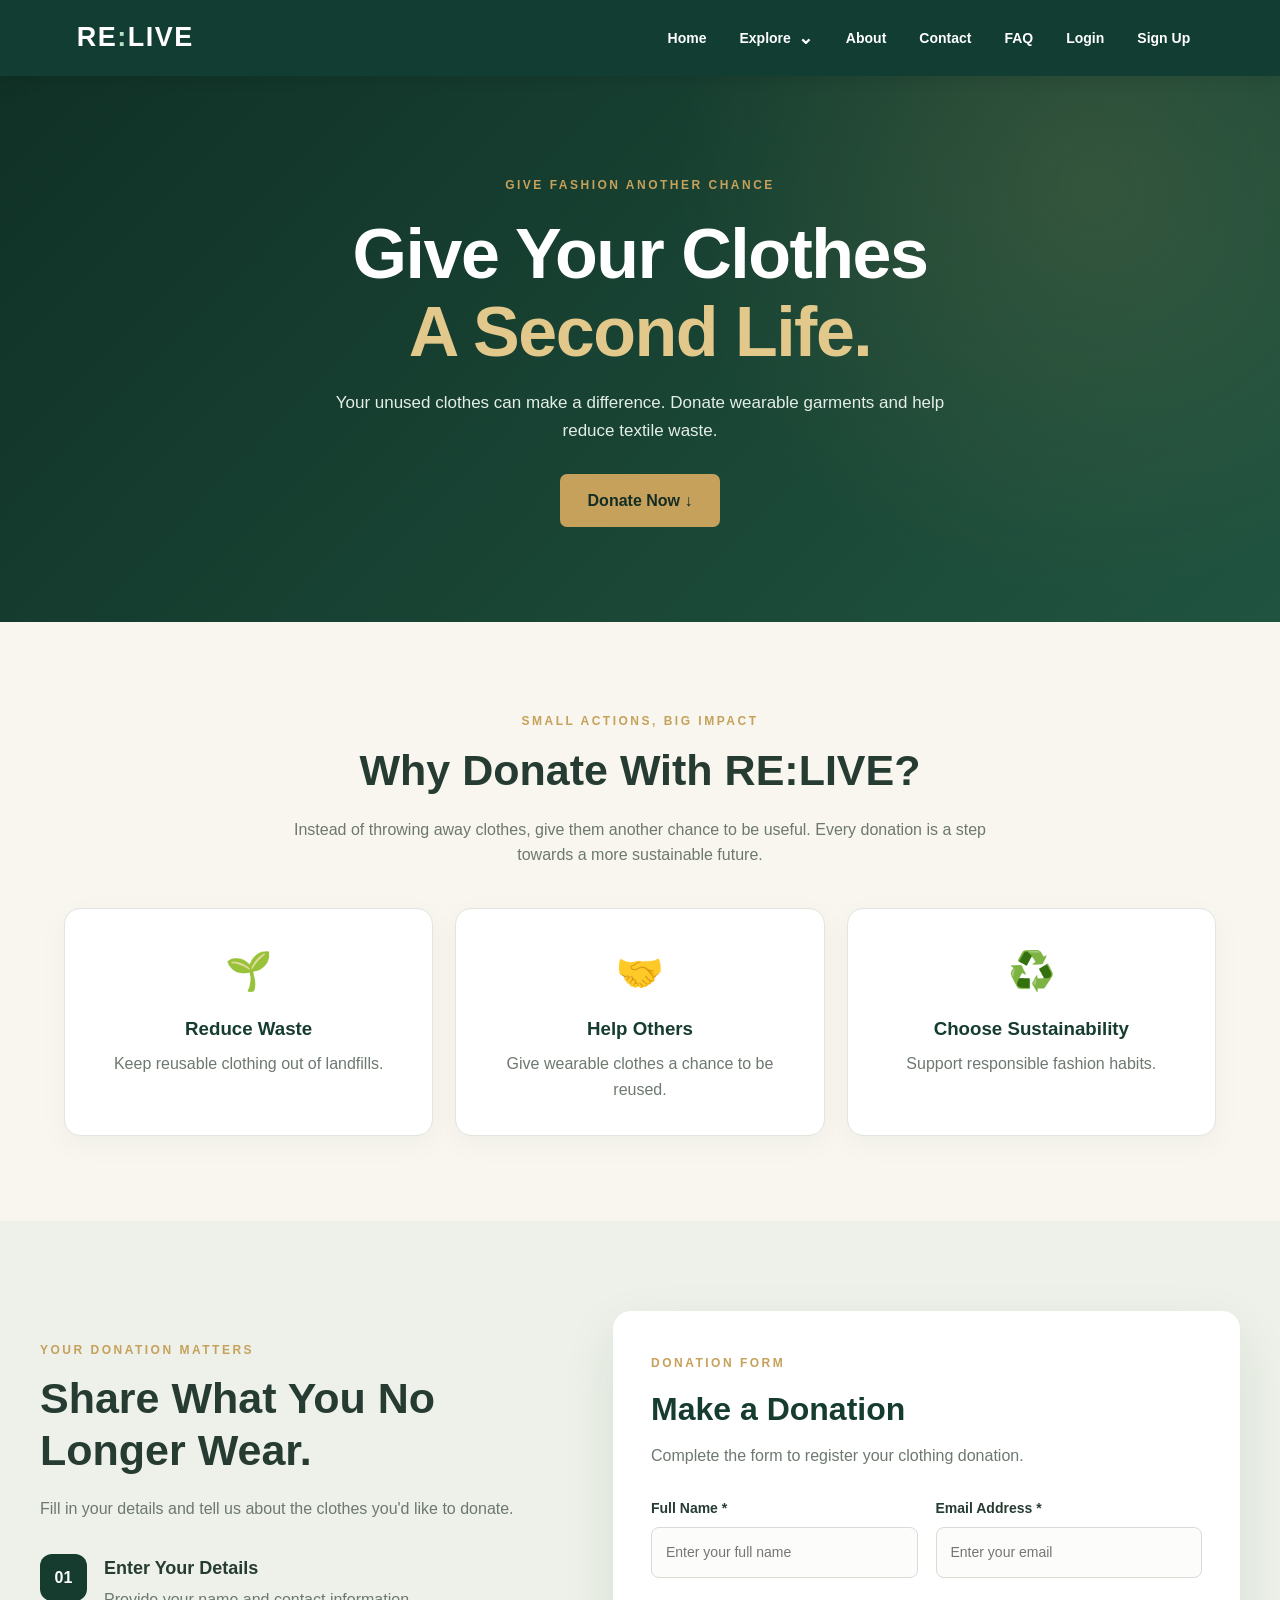
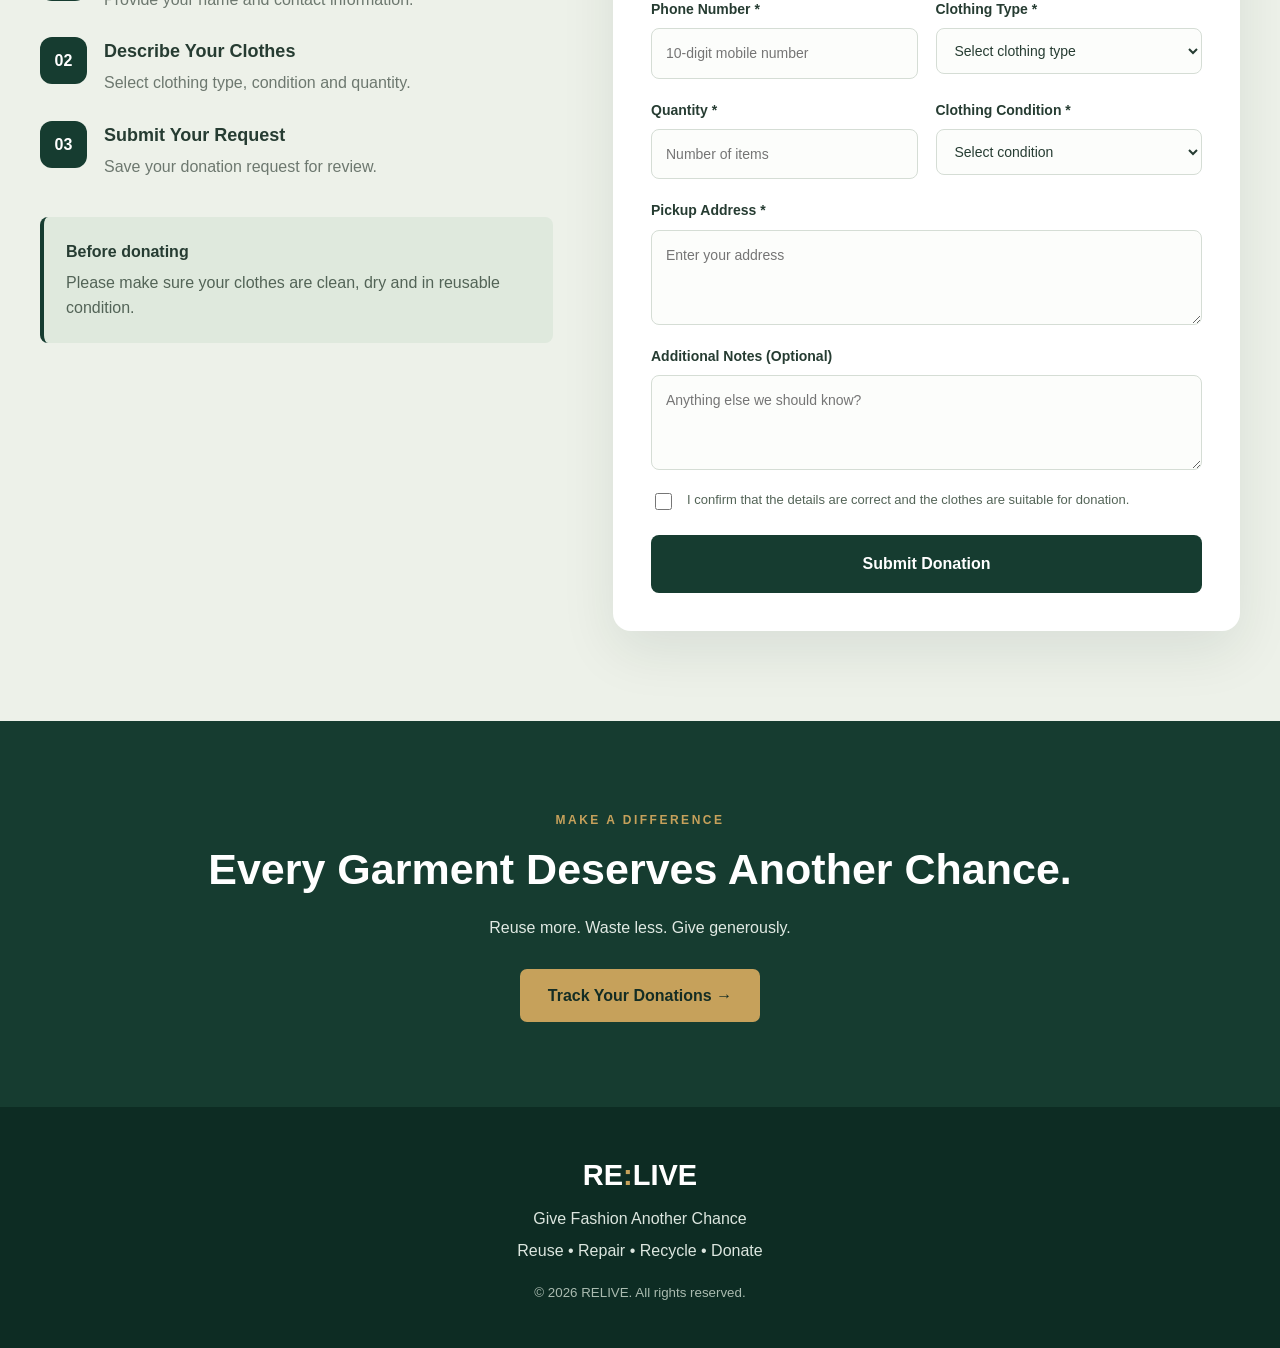
==== donate.html @ f6376b07 "Add files via upload" ====
<!DOCTYPE html>
<html lang="en">
<head>
  <meta charset="UTF-8">
  <meta name="viewport" content="width=device-width, initial-scale=1.0">
  <title>Donate Clothes | RE:LIVE</title>

  <link rel="stylesheet" href="donate.css">
  <link rel="stylesheet" href="navbar.css">

  <script src="donate.js" defer></script>
  <script src="navbar.js" defer></script>
</head>

<body data-page="donate">

  <div id="reliveNavbar"></div>

  <section class="donate-hero">
    <div class="hero-content">
      <span class="eyebrow">GIVE FASHION ANOTHER CHANCE</span>
      <h1>Give Your Clothes<br><em>A Second Life.</em></h1>
      <p>
        Your unused clothes can make a difference.
        Donate wearable garments and help reduce textile waste.
      </p>
      <a href="#donationFormSection" class="hero-button">
        Donate Now ↓
      </a>
    </div>
  </section>

  <main>

    <section class="donate-intro">
      <span class="eyebrow">SMALL ACTIONS, BIG IMPACT</span>
      <h2>Why Donate With RE:LIVE?</h2>
      <p>
        Instead of throwing away clothes, give them another chance
        to be useful. Every donation is a step towards a more
        sustainable future.
      </p>

      <div class="benefits-grid">
        <article class="benefit-card">
          <div class="benefit-icon">🌱</div>
          <h3>Reduce Waste</h3>
          <p>Keep reusable clothing out of landfills.</p>
        </article>

        <article class="benefit-card">
          <div class="benefit-icon">🤝</div>
          <h3>Help Others</h3>
          <p>Give wearable clothes a chance to be reused.</p>
        </article>

        <article class="benefit-card">
          <div class="benefit-icon">♻️</div>
          <h3>Choose Sustainability</h3>
          <p>Support responsible fashion habits.</p>
        </article>
      </div>
    </section>

    <section id="donationFormSection" class="donation-section">

      <div class="donation-layout">

        <div class="donation-info">
          <span class="eyebrow">YOUR DONATION MATTERS</span>
          <h2>Share What You No Longer Wear.</h2>
          <p>
            Fill in your details and tell us about the clothes
            you'd like to donate.
          </p>

          <div class="donation-steps">
            <div class="step-item">
              <span>01</span>
              <div>
                <h3>Enter Your Details</h3>
                <p>Provide your name and contact information.</p>
              </div>
            </div>

            <div class="step-item">
              <span>02</span>
              <div>
                <h3>Describe Your Clothes</h3>
                <p>Select clothing type, condition and quantity.</p>
              </div>
            </div>

            <div class="step-item">
              <span>03</span>
              <div>
                <h3>Submit Your Request</h3>
                <p>Save your donation request for review.</p>
              </div>
            </div>
          </div>

          <div class="donation-note">
            <strong>Before donating</strong>
            <p>
              Please make sure your clothes are clean, dry
              and in reusable condition.
            </p>
          </div>
        </div>

        <div class="form-card">

          <div id="formContent">
            <span class="eyebrow">DONATION FORM</span>
            <h2>Make a Donation</h2>
            <p class="form-subtitle">
              Complete the form to register your clothing donation.
            </p>

            <form id="donationForm">

              <div class="form-row">
                <div class="form-group">
                  <label for="donorName">Full Name *</label>
                  <input
                    type="text"
                    id="donorName"
                    placeholder="Enter your full name"
                    maxlength="100"
                    required
                  >
                </div>

                <div class="form-group">
                  <label for="donorEmail">Email Address *</label>
                  <input
                    type="email"
                    id="donorEmail"
                    placeholder="Enter your email"
                    required
                  >
                </div>
              </div>

              <div class="form-row">
                <div class="form-group">
                  <label for="donorPhone">Phone Number *</label>
                  <input
                    type="tel"
                    id="donorPhone"
                    placeholder="10-digit mobile number"
                    pattern="[0-9]{10}"
                    maxlength="10"
                    inputmode="numeric"
                    title="Enter a 10-digit phone number"
                    required
                  >
                </div>

                <div class="form-group">
                  <label for="clothingType">Clothing Type *</label>
                  <select id="clothingType" required>
                    <option value="">Select clothing type</option>
                    <option value="Shirts">Shirts</option>
                    <option value="T-Shirts">T-Shirts</option>
                    <option value="Jeans">Jeans</option>
                    <option value="Dresses">Dresses</option>
                    <option value="Traditional Wear">Traditional Wear</option>
                    <option value="Kids Clothing">Kids Clothing</option>
                    <option value="Winter Wear">Winter Wear</option>
                    <option value="Mixed Clothing">Mixed Clothing</option>
                    <option value="Other">Other</option>
                  </select>
                </div>
              </div>

              <div class="form-row">
                <div class="form-group">
                  <label for="clothingQuantity">Quantity *</label>
                  <input
                    type="number"
                    id="clothingQuantity"
                    placeholder="Number of items"
                    min="1"
                    max="1000"
                    required
                  >
                </div>

                <div class="form-group">
                  <label for="clothingCondition">Clothing Condition *</label>
                  <select id="clothingCondition" required>
                    <option value="">Select condition</option>
                    <option value="New">New</option>
                    <option value="Excellent">Excellent</option>
                    <option value="Good">Good</option>
                    <option value="Fair">Fair</option>
                  </select>
                </div>
              </div>

              <div class="form-group">
                <label for="donorAddress">Pickup Address *</label>
                <textarea
                  id="donorAddress"
                  rows="3"
                  maxlength="500"
                  placeholder="Enter your address"
                  required
                ></textarea>
              </div>

              <div class="form-group">
                <label for="donationNotes">Additional Notes (Optional)</label>
                <textarea
                  id="donationNotes"
                  rows="3"
                  maxlength="1000"
                  placeholder="Anything else we should know?"
                ></textarea>
              </div>

              <label class="checkbox-row">
                <input type="checkbox" id="donationConsent" required>
                <span>
                  I confirm that the details are correct and
                  the clothes are suitable for donation.
                </span>
              </label>

              <p id="formError" class="form-error" role="alert" hidden></p>

              <button type="submit" class="submit-btn" id="submitDonationBtn">
                Submit Donation
              </button>

            </form>
          </div>

          <div id="successMessage" class="success-message" hidden>
            <div class="success-icon">✓</div>
            <h2>Donation Submitted!</h2>
            <p>
              Your donation request has been saved successfully
              for the RE:LIVE project demo.
            </p>
            <p class="reference-label">Your Donation Reference</p>
            <strong id="donationReference"></strong>

            <div class="success-actions">
              <a href="my-donations.html" class="view-btn">
                View My Donations
              </a>
              <button type="button" id="donateAgainBtn" class="again-btn">
                Donate Again
              </button>
            </div>
          </div>

        </div>
      </div>
    </section>

    <section class="bottom-cta">
      <span class="eyebrow">MAKE A DIFFERENCE</span>
      <h2>Every Garment Deserves Another Chance.</h2>
      <p>Reuse more. Waste less. Give generously.</p>
      <a href="my-donations.html">Track Your Donations →</a>
    </section>

  </main>

  <footer class="donate-footer">
    <h2>RE<span>:</span>LIVE</h2>
    <p>Give Fashion Another Chance</p>
    <p>Reuse • Repair • Recycle • Donate</p>
    <small>© 2026 RELIVE. All rights reserved.</small>
  </footer>

</body>
</html>
---- donate.css ----
/* ====================================
   RE:LIVE - DONATE PAGE
   ==================================== */

:root {
  --donate-green: #163c30;
  --donate-green-dark: #0d2c23;
  --donate-gold: #c6a15b;
  --donate-cream: #f8f6ef;
  --donate-text: #263c32;
  --donate-muted: #6d786f;
  --donate-border: #e0e5dd;
}

* {
  box-sizing: border-box;
}

html {
  scroll-behavior: smooth;
}

body {
  margin: 0;
  font-family: "Segoe UI", Arial, sans-serif;
  background: var(--donate-cream);
  color: var(--donate-text);
  line-height: 1.6;
}

body [hidden] {
  display: none !important;
}

.donate-hero {
  min-height: 480px;
  display: flex;
  align-items: center;
  justify-content: center;
  padding: 95px 24px;
  background:
    radial-gradient(circle at 85% 20%, rgba(198,161,91,.15), transparent 35%),
    linear-gradient(135deg, #103126, #205440);
  color: white;
  text-align: center;
}

.hero-content {
  max-width: 850px;
}

.eyebrow {
  display: inline-block;
  font-size: 12px;
  font-weight: 800;
  letter-spacing: 2.5px;
  text-transform: uppercase;
  color: var(--donate-gold);
}

.donate-hero h1 {
  margin: 18px 0;
  font-size: clamp(40px, 6vw, 70px);
  line-height: 1.12;
  letter-spacing: -1.5px;
}

.donate-hero h1 em {
  color: #e3c88c;
  font-style: normal;
}

.donate-hero p {
  max-width: 620px;
  margin: 0 auto 30px;
  color: #e4eee8;
  font-size: 17px;
}

.hero-button,
.bottom-cta a {
  display: inline-block;
  padding: 14px 28px;
  background: var(--donate-gold);
  color: #142d24;
  text-decoration: none;
  border-radius: 7px;
  font-weight: 800;
  transition: transform .2s, background .2s;
}

.hero-button:hover,
.bottom-cta a:hover {
  transform: translateY(-3px);
  background: #dfbd7d;
}

.donate-intro {
  max-width: 1200px;
  margin: auto;
  padding: 85px 24px;
  text-align: center;
}

.donate-intro h2,
.donation-info h2,
.bottom-cta h2 {
  font-size: clamp(29px, 4vw, 43px);
  line-height: 1.2;
  margin: 12px 0 20px;
}

.donate-intro > p {
  max-width: 700px;
  margin: 0 auto 35px;
  color: var(--donate-muted);
}

.benefits-grid {
  display: grid;
  grid-template-columns: repeat(3, minmax(0, 1fr));
  gap: 22px;
  margin-top: 40px;
}

.benefit-card {
  padding: 32px 25px;
  background: white;
  border: 1px solid var(--donate-border);
  border-radius: 16px;
  box-shadow: 0 8px 30px rgba(14, 43, 30, .04);
  transition: transform .25s, box-shadow .25s;
}

.benefit-card:hover {
  transform: translateY(-6px);
  box-shadow: 0 16px 35px rgba(14, 43, 30, .1);
}

.benefit-icon {
  font-size: 38px;
  margin-bottom: 12px;
}

.benefit-card h3 {
  margin: 0 0 8px;
  color: var(--donate-green);
}

.benefit-card p {
  margin: 0;
  color: var(--donate-muted);
}

.donation-section {
  padding: 90px 24px;
  background: #edf1e9;
  scroll-margin-top: 90px;
}

.donation-layout {
  max-width: 1200px;
  margin: auto;
  display: grid;
  grid-template-columns: .9fr 1.1fr;
  gap: 60px;
  align-items: start;
}

.donation-info {
  padding-top: 25px;
}

.donation-info > p {
  color: var(--donate-muted);
  margin-bottom: 32px;
}

.donation-steps {
  display: grid;
  gap: 25px;
}

.step-item {
  display: flex;
  align-items: flex-start;
  gap: 17px;
}

.step-item > span {
  width: 47px;
  height: 47px;
  flex-shrink: 0;
  display: grid;
  place-items: center;
  background: var(--donate-green);
  color: white;
  font-weight: 800;
  border-radius: 12px;
}

.step-item h3 {
  margin: 0 0 4px;
  font-size: 18px;
}

.step-item p {
  margin: 0;
  color: var(--donate-muted);
}

.donation-note {
  margin-top: 38px;
  padding: 22px;
  background: #dfe9dd;
  border-left: 4px solid var(--donate-green);
  border-radius: 8px;
}

.donation-note p {
  margin: 5px 0 0;
  color: #536457;
}

.form-card {
  padding: 38px;
  background: white;
  border-radius: 18px;
  box-shadow: 0 20px 55px rgba(12, 46, 30, .09);
}

.form-card h2 {
  margin: 10px 0 8px;
  color: var(--donate-green);
  font-size: 32px;
}

.form-subtitle {
  margin: 0 0 28px;
  color: var(--donate-muted);
}

.form-row {
  display: grid;
  grid-template-columns: repeat(2, minmax(0, 1fr));
  gap: 18px;
}

.form-group {
  margin-bottom: 20px;
}

.form-group label {
  display: block;
  margin-bottom: 8px;
  font-size: 14px;
  font-weight: 700;
}

.form-group input,
.form-group select,
.form-group textarea {
  display: block;
  width: 100%;
  min-width: 0;
  padding: 13px 14px;
  border: 1px solid #d5ddd5;
  border-radius: 8px;
  background: #fcfdfb;
  color: #263c32;
  font: inherit;
  font-size: 14px;
  outline: none;
  transition: border-color .2s, box-shadow .2s;
}

.form-group textarea {
  resize: vertical;
}

.form-group input:focus,
.form-group select:focus,
.form-group textarea:focus {
  border-color: var(--donate-green);
  box-shadow: 0 0 0 3px rgba(22, 60, 48, .12);
}

.checkbox-row {
  display: flex;
  align-items: flex-start;
  gap: 12px;
  margin: 5px 0 22px;
  font-size: 13px;
  color: #536457;
  cursor: pointer;
}

.checkbox-row input {
  width: 17px;
  height: 17px;
  flex-shrink: 0;
  accent-color: var(--donate-green);
}

.form-error {
  padding: 12px;
  margin-bottom: 16px;
  border-radius: 7px;
  background: #fff0ef;
  color: #a92e2e;
  font-size: 14px;
}

.submit-btn {
  width: 100%;
  padding: 16px;
  border: 0;
  border-radius: 8px;
  background: var(--donate-green);
  color: white;
  font: inherit;
  font-weight: 800;
  cursor: pointer;
  transition: background .2s, transform .2s;
}

.submit-btn:hover {
  background: #245945;
  transform: translateY(-2px);
}

.submit-btn:disabled {
  opacity: .6;
  cursor: wait;
}

.success-message {
  padding: 35px 5px;
  text-align: center;
}

.success-icon {
  width: 76px;
  height: 76px;
  margin: 0 auto 20px;
  display: grid;
  place-items: center;
  border-radius: 50%;
  background: #e0efe4;
  color: #227744;
  font-size: 42px;
}

.success-message p {
  color: var(--donate-muted);
}

.reference-label {
  margin-bottom: 5px;
}

#donationReference {
  display: block;
  font-size: 22px;
  color: var(--donate-green);
  overflow-wrap: anywhere;
}

.success-actions {
  display: flex;
  flex-wrap: wrap;
  justify-content: center;
  gap: 12px;
  margin-top: 28px;
}

.view-btn,
.again-btn {
  display: inline-block;
  padding: 12px 18px;
  border: 0;
  border-radius: 7px;
  font: inherit;
  font-weight: 700;
  text-decoration: none;
  cursor: pointer;
}

.view-btn {
  background: var(--donate-green);
  color: white;
}

.again-btn {
  background: #e8eee8;
  color: var(--donate-green);
}

.bottom-cta {
  padding: 85px 24px;
  text-align: center;
  background: var(--donate-green);
  color: white;
}

.bottom-cta p {
  margin-bottom: 28px;
  color: #e0e9e3;
}

.donate-footer {
  padding: 45px 20px;
  background: var(--donate-green-dark);
  color: white;
  text-align: center;
}

.donate-footer h2 {
  margin: 0;
  font-size: 29px;
}

.donate-footer h2 span {
  color: var(--donate-gold);
}

.donate-footer p {
  margin: 7px 0;
  color: #dce6df;
}

.donate-footer small {
  display: block;
  margin-top: 18px;
  color: #aabbb0;
}

@media (max-width: 850px) {
  .donation-layout {
    grid-template-columns: 1fr;
    gap: 35px;
  }

  .benefits-grid {
    grid-template-columns: 1fr;
  }
}

@media (max-width: 600px) {
  .donate-hero {
    min-height: 400px;
    padding: 65px 20px;
  }

  .donate-intro,
  .donation-section {
    padding: 60px 16px;
  }

  .form-card {
    padding: 24px 18px;
  }

  .form-row {
    grid-template-columns: 1fr;
    gap: 0;
  }

  .success-actions {
    flex-direction: column;
  }
}
---- navbar.css ----
/* ===== RELIVE SHARED NAVBAR ===== */

#reliveNavbar {
  position: relative;
  z-index: 1000;
}

.relive-navbar,
.relive-navbar * {
  box-sizing: border-box;
}

.relive-navbar {
  width: 100%;
  min-height: 76px;
  padding: 0 6%;
  display: flex;
  align-items: center;
  justify-content: space-between;
  gap: 30px;
  background: #123d32;
  color: #ffffff;
  font-family: Arial, Helvetica, sans-serif;
  box-shadow: 0 4px 18px rgba(0, 0, 0, 0.10);
}

.relive-logo {
  color: #ffffff;
  text-decoration: none;
  font-size: 27px;
  font-weight: 800;
  letter-spacing: 1.5px;
  white-space: nowrap;
}

.relive-logo span {
  color: #b7e4c7;
}

.relive-nav-links {
  display: flex;
  align-items: center;
  justify-content: flex-end;
  gap: 7px;
}

.relive-nav-links > a,
.relive-dropdown-toggle,
.relive-logout-btn {
  display: inline-flex;
  align-items: center;
  justify-content: center;
  min-height: 42px;
  padding: 10px 13px;
  border: none;
  border-radius: 8px;
  background: transparent;
  color: #ffffff;
  font-family: inherit;
  font-size: 14px;
  font-weight: 600;
  text-decoration: none;
  white-space: nowrap;
  cursor: pointer;
  transition: background 0.2s ease, color 0.2s ease;
}

.relive-nav-links > a:hover,
.relive-dropdown-toggle:hover,
.relive-logout-btn:hover,
.relive-nav-links > a.active {
  background: rgba(255, 255, 255, 0.13);
  color: #d7f5df;
}

.relive-dropdown {
  position: relative;
}

.relive-dropdown-toggle {
  gap: 7px;
}

.relive-arrow {
  display: inline-block;
  font-size: 18px;
  transition: transform 0.2s ease;
}

.relive-dropdown.dropdown-open .relive-arrow {
  transform: rotate(180deg);
}

/* Dropdown menu */
.relive-dropdown-menu {
  display: none;
  position: absolute;
  top: calc(100% + 10px);
  left: 0;
  width: 290px;
  padding: 9px;
  background: #ffffff;
  border: 1px solid #e0e9e3;
  border-radius: 14px;
  box-shadow: 0 14px 35px rgba(12, 44, 33, 0.20);
  z-index: 2000;
}

.relive-dropdown.dropdown-open .relive-dropdown-menu {
  display: block;
}

.relive-dropdown-menu a {
  display: flex;
  align-items: center;
  gap: 13px;
  padding: 12px;
  border-radius: 9px;
  color: #183d31;
  text-decoration: none;
  transition: background 0.2s ease;
}

.relive-dropdown-menu a:hover,
.relive-dropdown-menu a.active {
  background: #edf7ef;
}

.relive-menu-icon {
  width: 42px;
  height: 42px;
  flex-shrink: 0;
  display: flex;
  align-items: center;
  justify-content: center;
  border-radius: 10px;
  background: #e5f3e8;
  font-size: 22px;
}

.relive-menu-text {
  display: flex;
  flex-direction: column;
  gap: 4px;
}

.relive-menu-text strong {
  color: #174b39;
  font-size: 14px;
}

.relive-menu-text small {
  color: #68786e;
  font-size: 12px;
  line-height: 1.4;
}

.relive-logout-btn {
  background: #d7eee0;
  color: #174b39;
}

.relive-logout-btn:hover {
  background: #ffffff;
  color: #174b39;
}

/* Simple smaller-screen support */
@media (max-width: 900px) {
  .relive-navbar {
    padding: 16px 4%;
    align-items: flex-start;
    flex-direction: column;
    gap: 12px;
  }

  .relive-nav-links {
    width: 100%;
    justify-content: flex-start;
    flex-wrap: wrap;
  }

  .relive-dropdown-menu {
    left: 0;
  }
}

@media (max-width: 480px) {
  .relive-nav-links {
    gap: 4px;
  }

  .relive-nav-links > a,
  .relive-dropdown-toggle,
  .relive-logout-btn {
    padding: 9px;
    font-size: 13px;
  }

  .relive-dropdown-menu {
    width: min(290px, 90vw);
  }
}
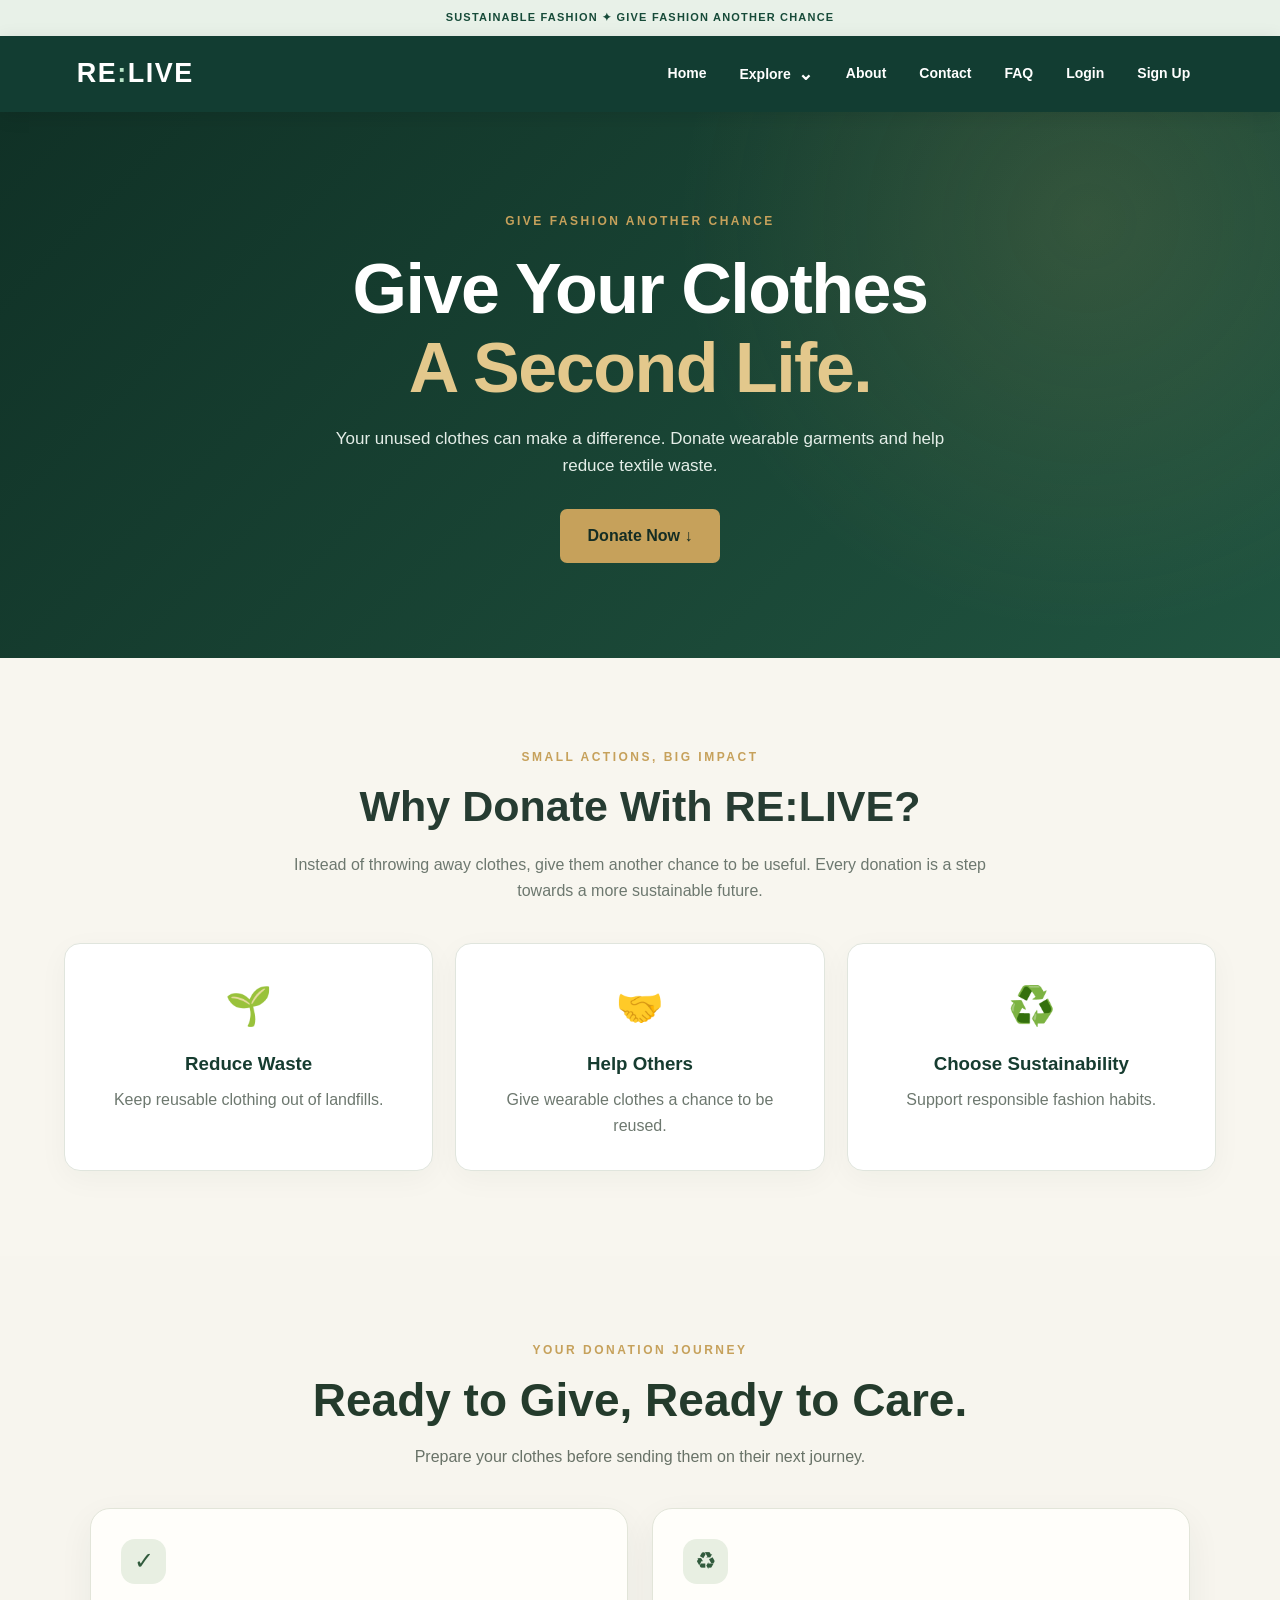
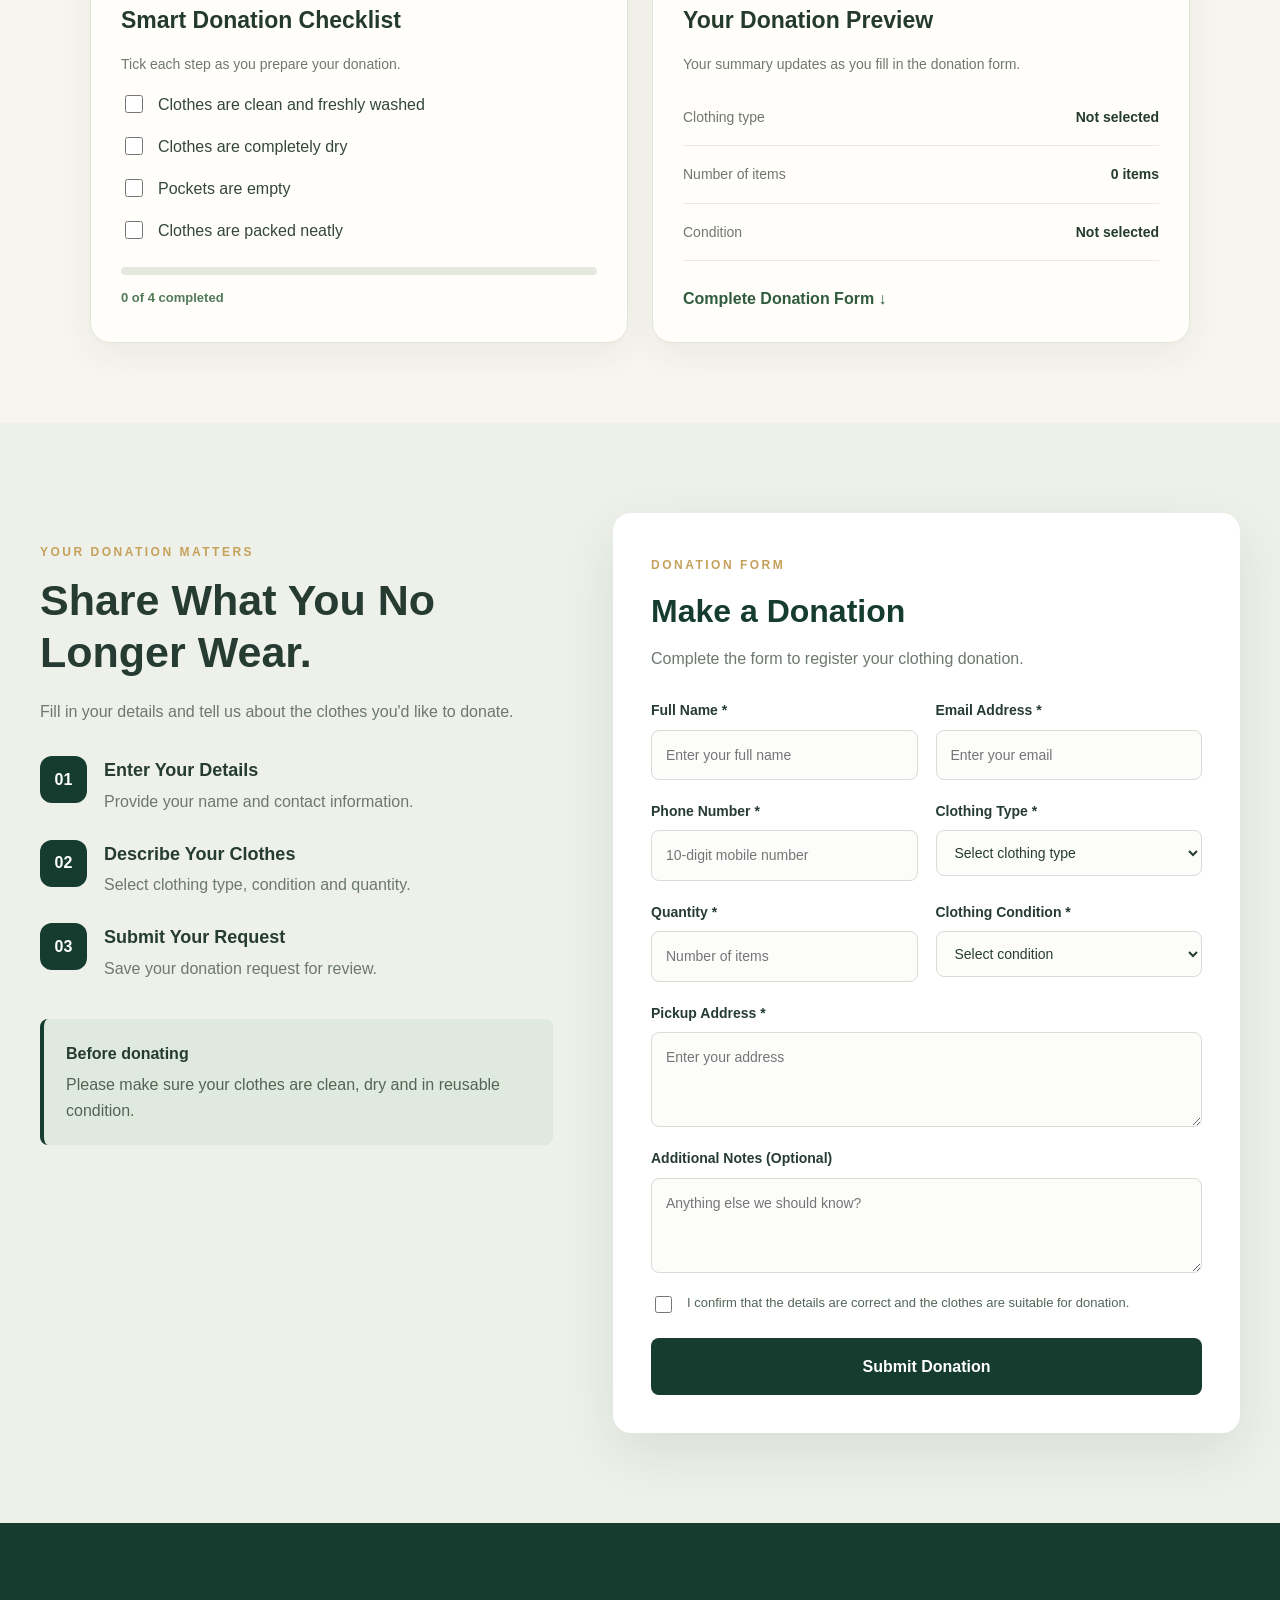
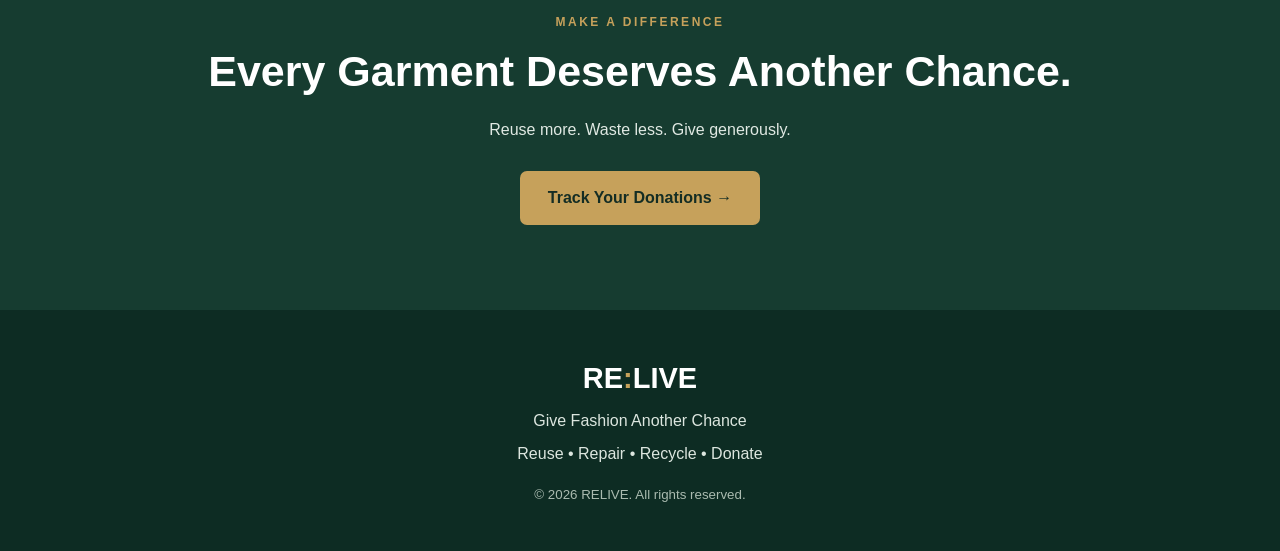
==== commit 9cbba1f9: "Add files via upload" ====
--- a/donate.html
+++ b/donate.html
@@ -63,6 +63,71 @@
       </div>
     </section>
 
+    
+<section class="donation-hub" id="donationHub">
+  <div class="donation-hub-heading">
+    <span class="eyebrow">YOUR DONATION JOURNEY</span>
+    <h2>Ready to Give, Ready to Care.</h2>
+    <p>Prepare your clothes before sending them on their next journey.</p>
+  </div>
+
+  <div class="donation-hub-grid">
+    <article class="hub-card">
+      <span class="hub-icon">✓</span>
+      <h3>Smart Donation Checklist</h3>
+      <p>Tick each step as you prepare your donation.</p>
+
+      <label class="check-item">
+        <input type="checkbox" class="prep-check">
+        <span>Clothes are clean and freshly washed</span>
+      </label>
+      <label class="check-item">
+        <input type="checkbox" class="prep-check">
+        <span>Clothes are completely dry</span>
+      </label>
+      <label class="check-item">
+        <input type="checkbox" class="prep-check">
+        <span>Pockets are empty</span>
+      </label>
+      <label class="check-item">
+        <input type="checkbox" class="prep-check">
+        <span>Clothes are packed neatly</span>
+      </label>
+
+      <div class="check-progress">
+        <div class="progress-track">
+          <div id="checkProgressBar"></div>
+        </div>
+        <p id="checkProgressText" aria-live="polite">0 of 4 completed</p>
+      </div>
+    </article>
+
+    <article class="hub-card summary-card">
+      <span class="hub-icon">♻</span>
+      <h3>Your Donation Preview</h3>
+      <p>Your summary updates as you fill in the donation form.</p>
+
+      <div class="summary-row">
+        <span>Clothing type</span>
+        <strong id="previewType">Not selected</strong>
+      </div>
+      <div class="summary-row">
+        <span>Number of items</span>
+        <strong id="previewQuantity">0 items</strong>
+      </div>
+      <div class="summary-row">
+        <span>Condition</span>
+        <strong id="previewCondition">Not selected</strong>
+      </div>
+
+      <a href="#donationFormSection" class="preview-link">
+        Complete Donation Form ↓
+      </a>
+    </article>
+  </div>
+</section>
+
+
     <section id="donationFormSection" class="donation-section">
 
       <div class="donation-layout">
--- a/donate.css
+++ b/donate.css
@@ -471,3 +471,157 @@
     flex-direction: column;
   }
 }
+
+
+/* ===== RE:LIVE DONATION HUB ===== */
+
+.donation-hub {
+  padding: 80px 7%;
+  background: #f7f5ee;
+  color: #243b2c;
+}
+
+.donation-hub-heading {
+  max-width: 700px;
+  margin: 0 auto 38px;
+  text-align: center;
+}
+
+.donation-hub-heading h2 {
+  margin: 12px 0;
+  font-size: clamp(30px, 4vw, 46px);
+  line-height: 1.15;
+}
+
+.donation-hub-heading > p {
+  color: #687267;
+  line-height: 1.7;
+}
+
+.donation-hub-grid {
+  max-width: 1100px;
+  margin: auto;
+  display: grid;
+  grid-template-columns: repeat(2, minmax(0, 1fr));
+  gap: 24px;
+}
+
+.hub-card {
+  padding: 30px;
+  border: 1px solid #e2e5d9;
+  border-radius: 20px;
+  background: #fffefa;
+  box-shadow: 0 12px 35px rgba(36, 59, 44, 0.06);
+}
+
+.hub-icon {
+  display: inline-grid;
+  place-items: center;
+  width: 45px;
+  height: 45px;
+  border-radius: 14px;
+  background: #e8efe2;
+  color: #315b3d;
+  font-size: 24px;
+}
+
+.hub-card h3 {
+  margin: 18px 0 8px;
+  font-size: 23px;
+}
+
+.hub-card > p {
+  color: #70786e;
+  line-height: 1.6;
+  font-size: 14px;
+}
+
+.check-item {
+  display: flex;
+  align-items: flex-start;
+  gap: 12px;
+  margin: 18px 0;
+  color: #35473a;
+  line-height: 1.5;
+  cursor: pointer;
+}
+
+.check-item input {
+  width: 18px;
+  height: 18px;
+  flex-shrink: 0;
+  margin-top: 2px;
+  accent-color: #42694b;
+  cursor: pointer;
+}
+
+.check-progress {
+  margin-top: 24px;
+}
+
+.progress-track {
+  height: 8px;
+  overflow: hidden;
+  border-radius: 20px;
+  background: #e6e9df;
+}
+
+#checkProgressBar {
+  width: 0;
+  height: 100%;
+  border-radius: inherit;
+  background: #527a57;
+  transition: width 0.25s ease;
+}
+
+#checkProgressText {
+  margin-bottom: 0;
+  font-size: 13px;
+  color: #527a57;
+  font-weight: 600;
+}
+
+.summary-row {
+  display: flex;
+  justify-content: space-between;
+  align-items: flex-start;
+  gap: 15px;
+  padding: 17px 0;
+  border-bottom: 1px solid #e9ebe4;
+  font-size: 14px;
+}
+
+.summary-row span {
+  color: #70786e;
+}
+
+.summary-row strong {
+  text-align: right;
+  overflow-wrap: anywhere;
+}
+
+.preview-link {
+  display: inline-block;
+  margin-top: 25px;
+  color: #315b3d;
+  font-weight: 700;
+  text-decoration: none;
+}
+
+.preview-link:hover {
+  text-decoration: underline;
+}
+
+@media (max-width: 700px) {
+  .donation-hub {
+    padding: 55px 5%;
+  }
+
+  .donation-hub-grid {
+    grid-template-columns: 1fr;
+  }
+
+  .hub-card {
+    padding: 23px;
+  }
+}
--- a/navbar.css
+++ b/navbar.css
@@ -4,24 +4,36 @@
 #reliveNavbar {
   position: relative;
   z-index: 1000;
-}
-
-.relive-navbar,
-.relive-navbar * {
+  font-family: Arial, Helvetica, sans-serif;
+}
+
+#reliveNavbar *,
+#reliveNavbar *::before,
+#reliveNavbar *::after {
   box-sizing: border-box;
 }
 
+.relive-announcement {
+  background: #e8f1e8;
+  color: #174b39;
+  text-align: center;
+  padding: 9px 12px;
+  font-size: 11px;
+  font-weight: 700;
+  letter-spacing: 1.2px;
+}
+
 .relive-navbar {
+  position: relative;
   width: 100%;
   min-height: 76px;
   padding: 0 6%;
   display: flex;
   align-items: center;
   justify-content: space-between;
-  gap: 30px;
+  gap: 24px;
   background: #123d32;
   color: #ffffff;
-  font-family: Arial, Helvetica, sans-serif;
   box-shadow: 0 4px 18px rgba(0, 0, 0, 0.10);
 }
 
@@ -93,10 +105,11 @@
 }
 
 /* Dropdown menu */
+
 .relive-dropdown-menu {
   display: none;
   position: absolute;
-  top: calc(100% + 10px);
+  top: calc(100% + 8px);
   left: 0;
   width: 290px;
   padding: 9px;
@@ -166,40 +179,101 @@
   color: #174b39;
 }
 
-/* Simple smaller-screen support */
+/* Hamburger button: hidden on desktop */
+
+.relive-mobile-toggle {
+  display: none;
+  border: 1px solid rgba(255, 255, 255, 0.3);
+  border-radius: 8px;
+  background: transparent;
+  color: #ffffff;
+  font-size: 25px;
+  width: 44px;
+  height: 42px;
+  cursor: pointer;
+  align-items: center;
+  justify-content: center;
+}
+
+/* Tablet and mobile */
+
 @media (max-width: 900px) {
   .relive-navbar {
-    padding: 16px 4%;
-    align-items: flex-start;
+    min-height: 72px;
+    padding: 14px 5%;
+    flex-direction: row;
+    align-items: center;
+    flex-wrap: wrap;
+    gap: 12px;
+  }
+
+  .relive-mobile-toggle {
+    display: inline-flex;
+    margin-left: auto;
+  }
+
+  .relive-nav-links {
+    display: none;
     flex-direction: column;
-    gap: 12px;
-  }
-
-  .relive-nav-links {
-    width: 100%;
+    align-items: stretch;
     justify-content: flex-start;
-    flex-wrap: wrap;
-  }
-
-  .relive-dropdown-menu {
-    left: 0;
-  }
-}
-
-@media (max-width: 480px) {
-  .relive-nav-links {
-    gap: 4px;
+    width: 100%;
+    gap: 5px;
+    padding: 12px 0 5px;
+    border-top: 1px solid rgba(255, 255, 255, 0.15);
+  }
+
+  .relive-nav-links.mobile-open {
+    display: flex;
   }
 
   .relive-nav-links > a,
   .relive-dropdown-toggle,
   .relive-logout-btn {
-    padding: 9px;
-    font-size: 13px;
+    display: flex;
+    width: 100%;
+    min-height: 44px;
+    justify-content: flex-start;
+    padding: 12px 14px;
+    text-align: left;
+  }
+
+  .relive-dropdown {
+    width: 100%;
+  }
+
+  .relive-dropdown-toggle {
+    justify-content: space-between;
   }
 
   .relive-dropdown-menu {
-    width: min(290px, 90vw);
-  }
-}
-
+    position: static;
+    width: 100%;
+    margin-top: 5px;
+    box-shadow: none;
+    border-radius: 10px;
+  }
+}
+
+/* Small mobile screens */
+
+@media (max-width: 480px) {
+  .relive-announcement {
+    font-size: 9px;
+    letter-spacing: 0.7px;
+    padding: 8px 5px;
+  }
+
+  .relive-logo {
+    font-size: 24px;
+  }
+
+  .relive-navbar {
+    padding: 13px 4%;
+  }
+
+  .relive-dropdown-menu a {
+    padding: 10px;
+  }
+}
+
